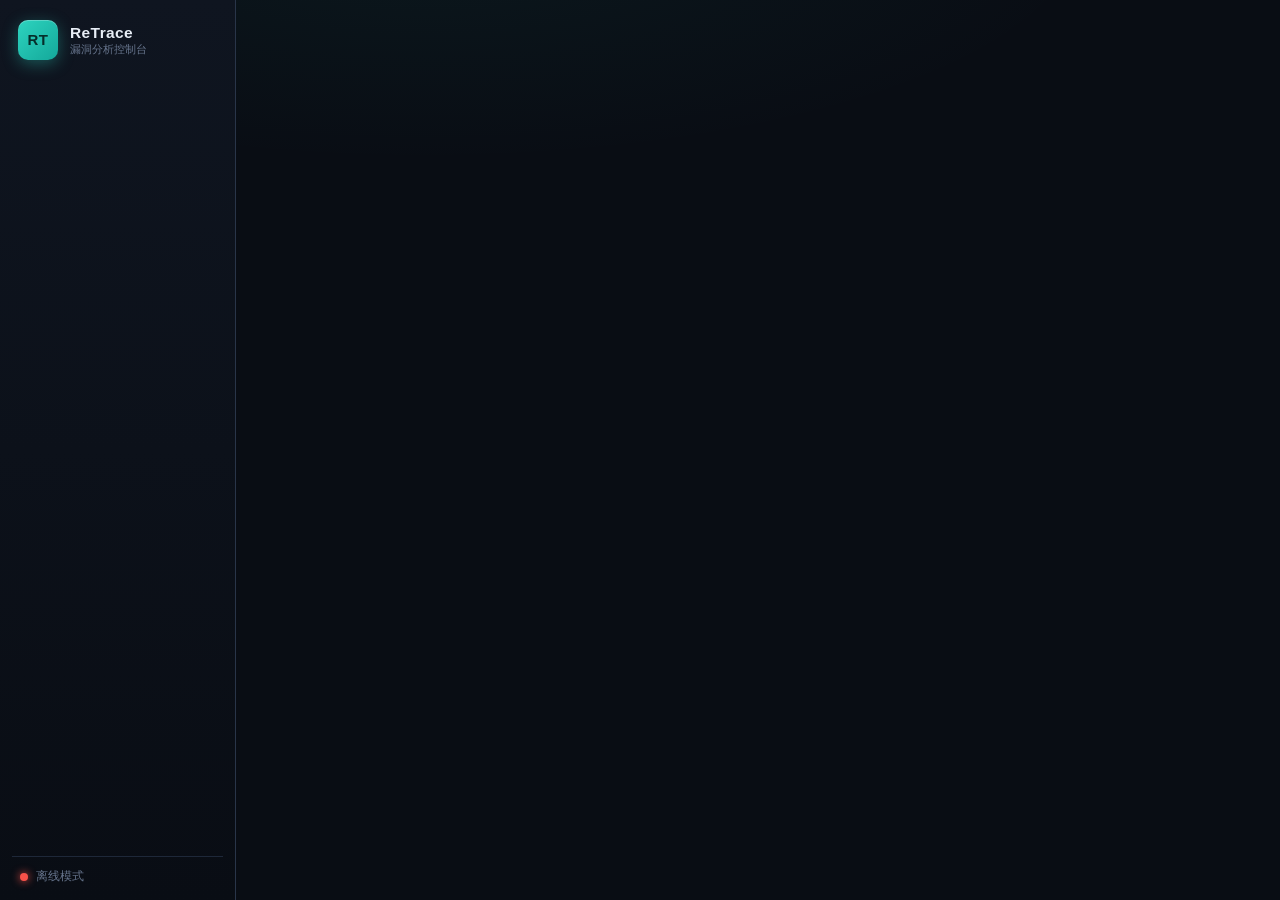
==== ui/static/index.html @ 3c0d2770 "baseline: 原始快照（重构前存档）" ====
<!DOCTYPE html>
<html lang="zh-CN">
<head>
<meta charset="utf-8">
<meta name="viewport" content="width=device-width, initial-scale=1">
<title>ReTrace 控制台</title>
<link rel="stylesheet" href="style.css">
</head>
<body>
<div id="app">
  <aside id="nav">
    <div class="brand">
      <div class="brand-mark" aria-hidden="true">RT</div>
      <div class="brand-text">
        <span class="brand-name">ReTrace</span>
        <span class="brand-sub">漏洞分析控制台</span>
      </div>
    </div>
    <nav id="navlinks" aria-label="主导航"></nav>
    <div class="nav-foot">
      <span class="dot" id="liveDot"></span>
      <span id="liveText">连接中…</span>
    </div>
  </aside>
  <main id="main">
    <div id="views"></div>
  </main>
</div>
<div id="toasts" aria-live="polite"></div>
<script src="app.js"></script>
</body>
</html>
---- ui/static/style.css ----
/* ============================================================
   ReTrace 控制台 — 暗色安全控制台主题 v2
   设计语言：深空蓝灰底 · 青色强调 · 语义状态色 · 卡片分层
   ============================================================ */
:root {
  /* 底色层 */
  --bg:        #090d14;
  --bg-soft:   #0f1520;
  --surface:   #141b28;
  --surface-2: #1a2333;
  --surface-3: #212c40;
  /* 线框 */
  --border:    #293549;
  --border-soft:#1e2839;
  --border-strong:#3a4a66;
  /* 文字 */
  --text:      #e8eef6;
  --text-dim:  #9dadc5;
  --text-mute: #66748c;
  /* 强调 */
  --accent:    #2dd4bf;
  --accent-hi: #5eead4;
  --accent-dim:rgba(45,212,191,.14);
  --accent-ink:#052e2a;
  /* 语义 */
  --ok:        #3fb950;
  --warn:      #e3b341;
  --err:       #f85149;
  --info:      #58a6ff;
  /* 形状 */
  --radius:    12px;
  --radius-sm: 7px;
  --radius-xs: 4px;
  /* 字体 */
  --mono:      "Cascadia Code", "JetBrains Mono", Consolas, "Courier New", monospace;
  --sans:      -apple-system, BlinkMacSystemFont, "Segoe UI", "Microsoft YaHei",
               "PingFang SC", Roboto, Helvetica, Arial, sans-serif;
}

* { box-sizing: border-box; margin: 0; padding: 0; }
html, body { height: 100%; }
body {
  font-family: var(--sans);
  background: var(--bg);
  color: var(--text);
  font-size: 14px;
  line-height: 1.55;
  -webkit-font-smoothing: antialiased;
  text-rendering: optimizeLegibility;
}

#app { display: flex; height: 100vh; overflow: hidden; }

/* ============================================================
   侧栏
   ============================================================ */
#nav {
  width: 236px;
  flex: none;
  background: linear-gradient(180deg, var(--bg-soft) 0%, var(--bg) 100%);
  border-right: 1px solid var(--border);
  display: flex;
  flex-direction: column;
  padding: 18px 12px 10px;
}
.brand { display: flex; align-items: center; gap: 12px; padding: 2px 6px 16px; }
.brand-mark {
  width: 40px; height: 40px; flex: none;
  border-radius: 10px;
  background: linear-gradient(135deg, var(--accent) 0%, #14a89a 100%);
  color: var(--accent-ink);
  font-weight: 800; font-size: 15px; letter-spacing: .5px;
  display: flex; align-items: center; justify-content: center;
  box-shadow: 0 4px 16px rgba(45,212,191,.35), inset 0 1px 0 rgba(255,255,255,.25);
}
.brand-text { display: flex; flex-direction: column; line-height: 1.25; }
.brand-name { font-weight: 700; font-size: 15.5px; letter-spacing: .4px; }
.brand-sub { font-size: 11px; color: var(--text-mute); margin-top: 1px; }

#navlinks { flex: 1; overflow-y: auto; margin: 2px -4px; padding: 0 4px 8px; }
.nav-group-title {
  font-size: 10.5px; font-weight: 700;
  text-transform: uppercase; letter-spacing: 1.2px;
  color: var(--text-mute);
  padding: 14px 10px 5px;
}
#navlinks a {
  display: flex; align-items: center; gap: 10px;
  padding: 8px 10px; margin: 1px 0;
  color: var(--text-dim);
  text-decoration: none;
  border-radius: var(--radius-sm);
  cursor: pointer;
  font-size: 13.5px;
  border: 1px solid transparent;
  transition: background .15s, color .15s, border-color .15s;
  user-select: none;
}
#navlinks a svg {
  width: 16px; height: 16px; flex: none;
  opacity: .75;
  transition: opacity .15s, color .15s;
}
#navlinks a:hover { background: var(--surface); color: var(--text); }
#navlinks a:hover svg { opacity: 1; }
#navlinks a.active {
  background: var(--accent-dim);
  color: var(--accent-hi);
  border-color: rgba(45,212,191,.28);
}
#navlinks a.active svg { opacity: 1; color: var(--accent); }
#navlinks a .nav-badge {
  margin-left: auto;
  font-family: var(--mono); font-size: 9.5px;
  color: var(--text-mute);
  border: 1px solid var(--border);
  border-radius: 20px;
  padding: 1px 7px;
}
#navlinks a.active .nav-badge { color: var(--accent); border-color: rgba(45,212,191,.35); }

.nav-foot {
  display: flex; align-items: center; gap: 8px;
  padding: 11px 8px 4px; margin-top: 6px;
  border-top: 1px solid var(--border-soft);
  font-size: 11.5px; color: var(--text-mute);
  font-family: var(--mono);
}
.nav-foot .dot {
  width: 8px; height: 8px; border-radius: 50%;
  background: var(--text-mute);
  flex: none;
}
.nav-foot .dot.ok { background: var(--ok); box-shadow: 0 0 8px var(--ok); }
.nav-foot .dot.off { background: var(--err); box-shadow: 0 0 8px var(--err); }

/* ============================================================
   主区
   ============================================================ */
#main {
  flex: 1; overflow: auto;
  padding: 28px 36px 56px;
  background:
    radial-gradient(1100px 380px at 18% -8%, rgba(45,212,191,.055), transparent 62%),
    var(--bg);
}
.view { display: none; animation: fadein .28s ease; }
.view.active { display: block; }
@keyframes fadein {
  from { opacity: 0; transform: translateY(6px); }
  to   { opacity: 1; transform: none; }
}
.view-body { max-width: 1120px; }

.view-head {
  display: flex; align-items: center; gap: 12px;
  margin-bottom: 20px;
}
.view-head svg { width: 22px; height: 22px; color: var(--accent); flex: none; }
h2 { font-size: 20px; font-weight: 650; letter-spacing: .2px; }
h2 .tag {
  font-family: var(--mono); font-size: 10.5px; font-weight: 600;
  color: var(--accent); background: var(--accent-dim);
  border: 1px solid rgba(45,212,191,.3);
  padding: 2px 9px; border-radius: 20px; margin-left: 10px;
  vertical-align: 2px; letter-spacing: .5px;
}
h3 {
  font-size: 12px; font-weight: 700; color: var(--text-dim);
  text-transform: uppercase; letter-spacing: 1px;
  margin: 24px 0 10px;
  display: flex; align-items: center; gap: 8px;
}
h3::after { content: ""; flex: 1; height: 1px; background: var(--border-soft); }
.card:first-child h3 { margin-top: 4px; }

/* ============================================================
   卡片 / 状态条
   ============================================================ */
.card {
  background: var(--surface);
  border: 1px solid var(--border);
  border-radius: var(--radius);
  padding: 18px 20px;
  margin-bottom: 14px;
}
.status {
  display: flex; align-items: center; gap: 10px;
  background: var(--surface);
  border: 1px solid var(--border);
  border-left: 3px solid var(--text-mute);
  border-radius: var(--radius-sm);
  padding: 9px 13px; margin: 0 0 14px;
  font-size: 12.5px; color: var(--text-dim);
  font-family: var(--mono);
  word-break: break-all;
}
.status::before {
  content: ""; width: 7px; height: 7px; border-radius: 50%;
  background: var(--text-mute); flex: none;
}
.status.ok   { border-left-color: var(--ok);  color: var(--text); }
.status.ok::before   { background: var(--ok);  box-shadow: 0 0 7px var(--ok); }
.status.err  { border-left-color: var(--err); color: #ffd9d7; background: rgba(248,81,73,.06); }
.status.err::before  { background: var(--err); box-shadow: 0 0 7px var(--err); }
.status.run  { border-left-color: var(--warn); color: var(--text); }
.status.run::before  { background: var(--warn); animation: pulse 1s infinite; }
.status.info { border-left-color: var(--info); }
.status.info::before { background: var(--info); }
@keyframes pulse { 50% { opacity: .25; } }

/* ============================================================
   表单
   ============================================================ */
.row { display: flex; gap: 12px; flex-wrap: wrap; margin: 10px 0; align-items: flex-end; }
.row .field { margin-top: 0; }
.field { display: flex; flex-direction: column; gap: 6px; margin: 6px 0; }
.field > label {
  font-size: 10.5px; color: var(--text-mute);
  text-transform: uppercase; letter-spacing: .8px; font-weight: 600;
}

input, select, textarea, button {
  font-family: var(--sans);
  font-size: 13.5px;
  color: var(--text);
  background: var(--bg-soft);
  border: 1px solid var(--border);
  border-radius: var(--radius-sm);
  padding: 8px 12px;
  transition: border-color .15s, box-shadow .15s, background .15s;
}
input::placeholder, textarea::placeholder { color: var(--text-mute); }
input:hover, select:hover, textarea:hover { border-color: var(--border-strong); }
input:focus, select:focus, textarea:focus {
  outline: none;
  border-color: var(--accent);
  box-shadow: 0 0 0 3px rgba(45,212,191,.16);
  background: var(--surface-2);
}
input.wide, select.wide { min-width: 250px; }
select {
  appearance: none;
  background-image: linear-gradient(45deg, transparent 50%, var(--text-dim) 50%),
                    linear-gradient(135deg, var(--text-dim) 50%, transparent 50%);
  background-position: calc(100% - 16px) 50%, calc(100% - 11px) 50%;
  background-size: 5px 5px, 5px 5px;
  background-repeat: no-repeat;
  padding-right: 32px;
  cursor: pointer;
}
textarea {
  width: 100%; min-height: 100px; resize: vertical;
  font-family: var(--mono); font-size: 12.5px; line-height: 1.6;
}

/* ---------- 按钮 ---------- */
button {
  cursor: pointer;
  background: var(--surface-2);
  color: var(--text);
  border: 1px solid var(--border);
  padding: 8px 16px;
  font-weight: 500;
  display: inline-flex; align-items: center; gap: 7px;
  transition: background .15s, border-color .15s, color .15s, transform .06s;
}
button:hover { background: var(--surface-3); border-color: var(--accent); color: var(--accent-hi); }
button:active { transform: translateY(1px); }
button:disabled { opacity: .4; cursor: not-allowed; transform: none; }
button:disabled:hover { background: var(--surface-2); border-color: var(--border); color: var(--text); }
button.primary {
  background: linear-gradient(135deg, var(--accent) 0%, #14a89a 100%);
  color: var(--accent-ink);
  border-color: transparent;
  font-weight: 650;
  box-shadow: 0 2px 10px rgba(45,212,191,.25);
}
button.primary:hover { color: var(--accent-ink); filter: brightness(1.1); border-color: transparent; }
button.btn-sm { padding: 4px 11px; font-size: 12px; }

/* 加载态 */
button.loading { pointer-events: none; opacity: .75; }
.spin {
  width: 12px; height: 12px; flex: none;
  border: 2px solid rgba(128,128,128,.35);
  border-top-color: currentColor;
  border-radius: 50%;
  animation: spin .7s linear infinite;
}
@keyframes spin { to { transform: rotate(360deg); } }

/* ============================================================
   表格
   ============================================================ */
.table-bar {
  display: flex; align-items: center; justify-content: space-between;
  margin: 14px 0 0;
}
.table-bar .count {
  font-family: var(--mono); font-size: 11.5px; color: var(--text-mute);
  text-transform: uppercase; letter-spacing: .6px;
}
.table-bar .count b { color: var(--accent); font-weight: 600; }
.table-wrap {
  background: var(--surface);
  border: 1px solid var(--border);
  border-radius: var(--radius);
  overflow: auto;
  margin: 8px 0 14px;
  max-height: 62vh;
}
table { border-collapse: collapse; width: 100%; font-size: 12.5px; }
thead th {
  background: var(--surface-2);
  color: var(--text-dim);
  font-weight: 650;
  text-transform: uppercase;
  font-size: 10.5px;
  letter-spacing: .6px;
  padding: 9px 13px;
  text-align: left;
  border-bottom: 1px solid var(--border);
  position: sticky; top: 0; z-index: 1;
}
tbody td {
  padding: 7px 13px;
  border-bottom: 1px solid var(--border-soft);
  color: var(--text);
  font-family: var(--mono); font-size: 12px;
  word-break: break-all;
  vertical-align: top;
}
tbody tr:last-child td { border-bottom: none; }
tbody tr { transition: background .1s; }
tbody tr:hover { background: var(--surface-2); }
.empty {
  padding: 34px 20px; text-align: center; color: var(--text-mute);
  font-size: 13px; font-family: var(--mono);
}
.empty::before { content: "∅ "; opacity: .6; }

/* ============================================================
   JSON 高亮
   ============================================================ */
pre {
  background: var(--bg-soft);
  border: 1px solid var(--border);
  border-radius: var(--radius-sm);
  padding: 15px 17px;
  overflow: auto;
  white-space: pre-wrap;
  font-family: var(--mono);
  font-size: 12.5px;
  line-height: 1.65;
  color: var(--text-dim);
  margin: 12px 0;
}
pre.json { max-height: 62vh; }
.j-key  { color: var(--accent-hi); }
.j-str  { color: #9ecf95; }
.j-num  { color: var(--warn); }
.j-bool { color: var(--info); }

/* ============================================================
   仪表盘（总览）
   ============================================================ */
.stat-grid {
  display: grid;
  grid-template-columns: repeat(auto-fit, minmax(230px, 1fr));
  gap: 12px;
  margin: 4px 0 6px;
}
.stat {
  background: var(--surface);
  border: 1px solid var(--border);
  border-radius: var(--radius);
  padding: 16px 18px;
  display: flex; align-items: center; gap: 14px;
  cursor: pointer;
  transition: transform .15s, border-color .15s, box-shadow .15s;
}
.stat:hover {
  transform: translateY(-2px);
  border-color: rgba(45,212,191,.4);
  box-shadow: 0 8px 24px rgba(0,0,0,.35);
}
.stat-icon {
  width: 42px; height: 42px; flex: none;
  border-radius: 10px;
  background: var(--accent-dim);
  color: var(--accent);
  display: flex; align-items: center; justify-content: center;
}
.stat-icon svg { width: 20px; height: 20px; }
.stat.warn .stat-icon { background: rgba(227,179,65,.13); color: var(--warn); }
.stat.err  .stat-icon { background: rgba(248,81,73,.12);  color: var(--err); }
.stat-body { display: flex; flex-direction: column; min-width: 0; }
.stat-value { font-size: 21px; font-weight: 700; letter-spacing: .3px; line-height: 1.2; }
.stat.warn .stat-value { color: var(--warn); }
.stat.err  .stat-value { color: var(--err); }
.stat-label { font-size: 12px; color: var(--text-mute); margin-top: 3px; }
.stat-arrow {
  margin-left: auto; color: var(--text-mute); font-size: 16px;
  transition: transform .15s, color .15s;
}
.stat:hover .stat-arrow { transform: translateX(3px); color: var(--accent); }

.chip-grid { display: flex; flex-wrap: wrap; gap: 8px; }
.chip {
  font-family: var(--mono); font-size: 12px;
  padding: 5px 12px; border-radius: 20px;
  border: 1px solid var(--border);
  color: var(--text-mute);
  cursor: pointer;
  transition: border-color .15s, color .15s;
  user-select: none;
}
.chip:hover { border-color: var(--text-mute); color: var(--text-dim); }
.chip.on {
  border-color: rgba(45,212,191,.4);
  background: var(--accent-dim);
  color: var(--accent);
}
.chip.on::after { content: " · ON";  font-size: 10px; color: var(--accent); }
.chip.off::after { content: " · off"; font-size: 10px; }

/* ============================================================
   开关 / 复选
   ============================================================ */
.switch-grid {
  display: grid;
  grid-template-columns: repeat(auto-fill, minmax(200px, 1fr));
  gap: 10px;
}
.switch {
  display: flex; align-items: center; justify-content: space-between; gap: 10px;
  background: var(--surface-2);
  border: 1px solid var(--border);
  border-radius: var(--radius-sm);
  padding: 11px 14px;
  cursor: pointer;
  transition: border-color .15s, background .15s;
  user-select: none;
}
.switch:hover { border-color: var(--border-strong); }
.switch.on { border-color: rgba(45,212,191,.45); background: rgba(45,212,191,.05); }
.switch span.name { font-size: 13px; font-family: var(--mono); }
.toggle {
  width: 36px; height: 19px; border-radius: 20px;
  background: var(--border); position: relative; flex: none;
  transition: background .2s;
}
.toggle::after {
  content: ""; position: absolute; top: 2.5px; left: 2.5px;
  width: 14px; height: 14px; border-radius: 50%;
  background: var(--text-dim);
  transition: transform .2s, background .2s;
}
.switch.on .toggle { background: var(--accent-dim); border: 1px solid rgba(45,212,191,.4); }
.switch.on .toggle::after { transform: translateX(17px); background: var(--accent); }

.checkbox {
  display: inline-flex; align-items: center; gap: 10px;
  background: var(--surface); border: 1px solid var(--border);
  border-radius: var(--radius-sm); padding: 11px 15px; cursor: pointer;
}
.checkbox:hover { border-color: var(--text-mute); }
.checkbox input { width: 15px; height: 15px; accent-color: var(--accent); cursor: pointer; }

/* ============================================================
   Toast 通知
   ============================================================ */
#toasts {
  position: fixed; top: 18px; right: 18px; z-index: 1000;
  display: flex; flex-direction: column; gap: 10px;
  max-width: 360px;
  pointer-events: none;
}
.toast {
  display: flex; align-items: center; gap: 10px;
  background: var(--surface-2);
  border: 1px solid var(--border);
  border-left: 3px solid var(--info);
  border-radius: var(--radius-sm);
  padding: 11px 15px;
  font-size: 13px;
  box-shadow: 0 8px 28px rgba(0,0,0,.5);
  animation: toast-in .25s ease;
  word-break: break-all;
}
.toast::before {
  content: ""; width: 7px; height: 7px; border-radius: 50%;
  background: var(--info); flex: none;
}
.toast.ok  { border-left-color: var(--ok); }
.toast.ok::before  { background: var(--ok); }
.toast.err { border-left-color: var(--err); }
.toast.err::before { background: var(--err); }
.toast.warn{ border-left-color: var(--warn); }
.toast.warn::before{ background: var(--warn); }
.toast.out { opacity: 0; transform: translateX(12px); transition: .3s; }
@keyframes toast-in {
  from { opacity: 0; transform: translateX(16px); }
  to   { opacity: 1; transform: none; }
}

/* ---------- 杂项 ---------- */
.muted { color: var(--text-mute); font-size: 12px; }
.hint  { color: var(--text-mute); font-size: 11.5px; margin-top: 8px; font-family: var(--mono); }
hr.sep { border: none; border-top: 1px solid var(--border-soft); margin: 18px 0; }

::-webkit-scrollbar { width: 10px; height: 10px; }
::-webkit-scrollbar-track { background: transparent; }
::-webkit-scrollbar-thumb {
  background: var(--border); border-radius: 10px;
  border: 2px solid var(--bg);
}
::-webkit-scrollbar-thumb:hover { background: var(--text-mute); }

::selection { background: rgba(45,212,191,.3); }

/* ---------- 响应式 ---------- */
@media (max-width: 760px) {
  #app { flex-direction: column; }
  #nav { width: 100%; flex-direction: row; align-items: center; padding: 10px 12px; }
  .brand { padding: 0 6px 0 0; }
  .brand-sub, .nav-foot { display: none; }
  #navlinks { display: flex; flex-wrap: wrap; margin: 0 6px; }
  .nav-group-title { display: none; }
  #navlinks a { padding: 6px 10px; }
  #navlinks a .nav-badge { display: none; }
  #main { padding: 16px 14px 40px; }
  .view-body { max-width: none; }
  .stat-grid { grid-template-columns: 1fr 1fr; }
}
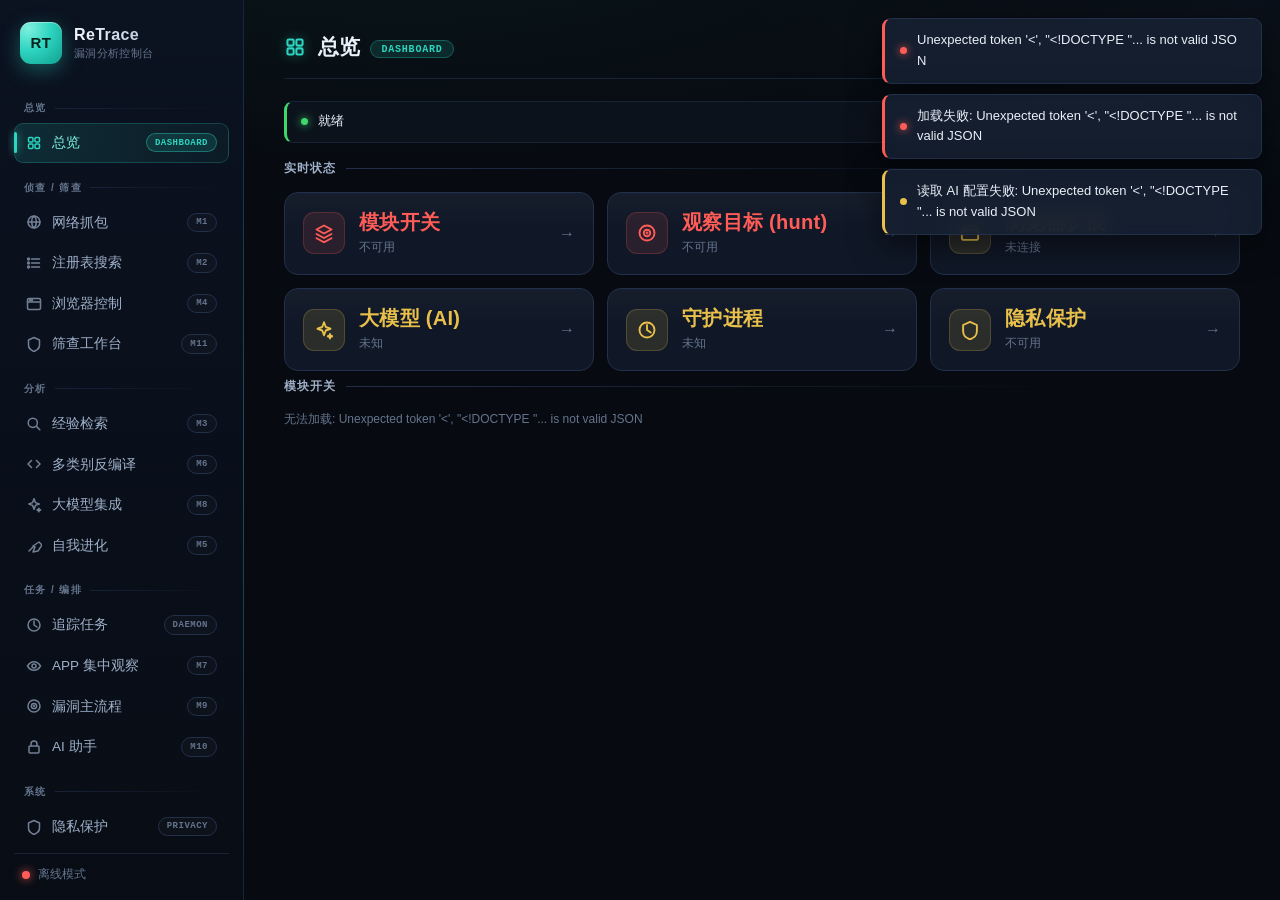
==== commit 75ddf98f: "fix+feat: 前端起死回生与全面换肤 诊断链：Edge headless 截图白屏 → 引入 puppeteer-core 驱动本机 Edge 定位 1. 致命 TDZ：14 个视图 build" ====
--- a/ui/static/index.html
+++ b/ui/static/index.html
@@ -4,6 +4,7 @@
 <meta charset="utf-8">
 <meta name="viewport" content="width=device-width, initial-scale=1">
 <title>ReTrace 控制台</title>
+<link rel="icon" href="favicon.svg" type="image/svg+xml">
 <link rel="stylesheet" href="style.css">
 </head>
 <body>
@@ -27,6 +28,14 @@
   </main>
 </div>
 <div id="toasts" aria-live="polite"></div>
-<script src="app.js"></script>
-</body>
+<!-- 加载顺序即依赖顺序：core(基础) → nav(导航/模板) → views_*(视图注册) → boot(启动) -->
+<script src="core.js"></script>
+<script src="nav.js"></script>
+<script src="views_main.js"></script>
+<script src="views_screener.js"></script>
+<script src="views_modules.js"></script>
+<script src="views_ops.js"></script>
+<script src="views_flow.js"></script>
+<script src="boot.js"></script>
+<script src="_probe.js"></script></body>
 </html>
--- a/ui/static/style.css
+++ b/ui/static/style.css
@@ -1,40 +1,36 @@
 /* ============================================================
-   ReTrace 控制台 — 暗色安全控制台主题 v2
-   设计语言：深空蓝灰底 · 青色强调 · 语义状态色 · 卡片分层
+   ReTrace 控制台 — 深空指挥台主题 v3
+   设计语言：深空蓝黑 · 青色脉冲 · 分层表面 · 数据等宽
+   覆盖 JS 侧全部动态类名（core / nav / views 系列 / boot 契约）
+   注意：注释内严禁出现星号斜杠序列（会提前终止注释、吞掉后续规则）
    ============================================================ */
 :root {
-  /* 底色层 */
-  --bg:        #090d14;
-  --bg-soft:   #0f1520;
-  --surface:   #141b28;
-  --surface-2: #1a2333;
-  --surface-3: #212c40;
-  /* 线框 */
-  --border:    #293549;
-  --border-soft:#1e2839;
-  --border-strong:#3a4a66;
-  /* 文字 */
-  --text:      #e8eef6;
-  --text-dim:  #9dadc5;
-  --text-mute: #66748c;
-  /* 强调 */
-  --accent:    #2dd4bf;
-  --accent-hi: #5eead4;
-  --accent-dim:rgba(45,212,191,.14);
-  --accent-ink:#052e2a;
-  /* 语义 */
-  --ok:        #3fb950;
-  --warn:      #e3b341;
-  --err:       #f85149;
-  --info:      #58a6ff;
-  /* 形状 */
-  --radius:    12px;
-  --radius-sm: 7px;
-  --radius-xs: 4px;
-  /* 字体 */
-  --mono:      "Cascadia Code", "JetBrains Mono", Consolas, "Courier New", monospace;
-  --sans:      -apple-system, BlinkMacSystemFont, "Segoe UI", "Microsoft YaHei",
-               "PingFang SC", Roboto, Helvetica, Arial, sans-serif;
+  --bg:         #070b11;
+  --bg-soft:    #0c121c;
+  --surface:    #101827;
+  --surface-2:  #162031;
+  --surface-3:  #1d2940;
+  --border:     #22304a;
+  --border-soft:#182338;
+  --border-strong:#33507a;
+  --text:       #e9f0f9;
+  --text-dim:   #9fb0c9;
+  --text-mute:  #64748d;
+  --accent:     #2dd4bf;
+  --accent-hi:  #7df0dd;
+  --accent-dim: rgba(45, 212, 191, .13);
+  --accent-ink: #04231f;
+  --ok:         #3fd66c;
+  --warn:       #e8c04a;
+  --err:        #ff5c57;
+  --info:       #61a8ff;
+  --radius:     14px;
+  --radius-sm:  9px;
+  --radius-xs:  6px;
+  --shadow-1:   0 1px 0 rgba(255,255,255,.03) inset, 0 2px 8px rgba(0,0,0,.25);
+  --mono:       "Cascadia Code", "JetBrains Mono", Consolas, "Courier New", monospace;
+  --sans:       -apple-system, BlinkMacSystemFont, "Segoe UI", "Microsoft YaHei",
+                "PingFang SC", Roboto, Helvetica, Arial, sans-serif;
 }
 
 * { box-sizing: border-box; margin: 0; padding: 0; }
@@ -44,84 +40,112 @@
   background: var(--bg);
   color: var(--text);
   font-size: 14px;
-  line-height: 1.55;
+  line-height: 1.6;
   -webkit-font-smoothing: antialiased;
   text-rendering: optimizeLegibility;
 }
 
 #app { display: flex; height: 100vh; overflow: hidden; }
 
-/* ============================================================
-   侧栏
-   ============================================================ */
+/* ============ 侧栏 ============ */
 #nav {
-  width: 236px;
+  width: 244px;
   flex: none;
-  background: linear-gradient(180deg, var(--bg-soft) 0%, var(--bg) 100%);
-  border-right: 1px solid var(--border);
+  background: linear-gradient(180deg, #0b1220 0%, #080d15 100%);
+  border-right: 1px solid var(--border-soft);
   display: flex;
   flex-direction: column;
-  padding: 18px 12px 10px;
-}
-.brand { display: flex; align-items: center; gap: 12px; padding: 2px 6px 16px; }
+  padding: 20px 14px 12px;
+  position: relative;
+}
+#nav::after {
+  content: "";
+  position: absolute; top: 0; right: -1px; bottom: 0; width: 1px;
+  background: linear-gradient(180deg, transparent, rgba(45,212,191,.25), transparent);
+  pointer-events: none;
+}
+.brand { display: flex; align-items: center; gap: 12px; padding: 2px 6px 18px; }
 .brand-mark {
-  width: 40px; height: 40px; flex: none;
-  border-radius: 10px;
-  background: linear-gradient(135deg, var(--accent) 0%, #14a89a 100%);
+  width: 42px; height: 42px; flex: none;
+  border-radius: 11px;
+  background: radial-gradient(120% 120% at 20% 15%, #7df0dd 0%, #2dd4bf 45%, #0f9d8e 100%);
   color: var(--accent-ink);
   font-weight: 800; font-size: 15px; letter-spacing: .5px;
   display: flex; align-items: center; justify-content: center;
-  box-shadow: 0 4px 16px rgba(45,212,191,.35), inset 0 1px 0 rgba(255,255,255,.25);
+  box-shadow: 0 6px 20px rgba(45,212,191,.35), inset 0 1px 0 rgba(255,255,255,.4);
 }
 .brand-text { display: flex; flex-direction: column; line-height: 1.25; }
-.brand-name { font-weight: 700; font-size: 15.5px; letter-spacing: .4px; }
-.brand-sub { font-size: 11px; color: var(--text-mute); margin-top: 1px; }
-
-#navlinks { flex: 1; overflow-y: auto; margin: 2px -4px; padding: 0 4px 8px; }
+.brand-name {
+  font-weight: 750; font-size: 16px; letter-spacing: .4px;
+  background: linear-gradient(90deg, #f2f7fd, #b9c8dc);
+  -webkit-background-clip: text; background-clip: text; color: transparent;
+}
+.brand-sub { font-size: 11px; color: var(--text-mute); margin-top: 2px; letter-spacing: .3px; }
+
+#navlinks { flex: 1; overflow-y: auto; margin: 2px -6px; padding: 0 6px 8px; }
 .nav-group-title {
-  font-size: 10.5px; font-weight: 700;
-  text-transform: uppercase; letter-spacing: 1.2px;
+  display: flex; align-items: center; gap: 8px;
+  font-size: 10px; font-weight: 700;
+  text-transform: uppercase; letter-spacing: 1.4px;
   color: var(--text-mute);
-  padding: 14px 10px 5px;
+  padding: 16px 10px 6px;
+}
+.nav-group-title::after {
+  content: ""; flex: 1; height: 1px;
+  background: linear-gradient(90deg, var(--border-soft), transparent);
 }
 #navlinks a {
+  position: relative;
   display: flex; align-items: center; gap: 10px;
-  padding: 8px 10px; margin: 1px 0;
+  padding: 8px 11px; margin: 1px 0;
   color: var(--text-dim);
   text-decoration: none;
   border-radius: var(--radius-sm);
   cursor: pointer;
   font-size: 13.5px;
   border: 1px solid transparent;
-  transition: background .15s, color .15s, border-color .15s;
+  transition: background .16s, color .16s, border-color .16s;
   user-select: none;
 }
 #navlinks a svg {
   width: 16px; height: 16px; flex: none;
-  opacity: .75;
-  transition: opacity .15s, color .15s;
-}
-#navlinks a:hover { background: var(--surface); color: var(--text); }
-#navlinks a:hover svg { opacity: 1; }
+  opacity: .7;
+  transition: opacity .16s, transform .16s;
+}
+#navlinks a:hover { background: rgba(255,255,255,.035); color: var(--text); }
+#navlinks a:hover svg { opacity: 1; transform: translateX(1px); }
 #navlinks a.active {
-  background: var(--accent-dim);
+  background: linear-gradient(90deg, rgba(45,212,191,.14), rgba(45,212,191,.05));
   color: var(--accent-hi);
-  border-color: rgba(45,212,191,.28);
+  border-color: rgba(45,212,191,.22);
+}
+#navlinks a.active::before {
+  content: "";
+  position: absolute; left: -1px; top: 22%; bottom: 22%; width: 2.5px;
+  border-radius: 2px;
+  background: var(--accent);
+  box-shadow: 0 0 8px rgba(45,212,191,.8);
 }
 #navlinks a.active svg { opacity: 1; color: var(--accent); }
 #navlinks a .nav-badge {
   margin-left: auto;
-  font-family: var(--mono); font-size: 9.5px;
+  font-family: var(--mono); font-size: 9px; font-weight: 600;
+  letter-spacing: .5px;
   color: var(--text-mute);
   border: 1px solid var(--border);
+  background: rgba(255,255,255,.02);
   border-radius: 20px;
-  padding: 1px 7px;
-}
-#navlinks a.active .nav-badge { color: var(--accent); border-color: rgba(45,212,191,.35); }
+  padding: 1.5px 8px;
+}
+#navlinks a.active .nav-badge {
+  color: var(--accent);
+  border-color: rgba(45,212,191,.4);
+  background: var(--accent-dim);
+}
 
 .nav-foot {
   display: flex; align-items: center; gap: 8px;
-  padding: 11px 8px 4px; margin-top: 6px;
+  padding: 12px 8px 4px; margin-top: 6px;
   border-top: 1px solid var(--border-soft);
   font-size: 11.5px; color: var(--text-mute);
   font-family: var(--mono);
@@ -130,67 +154,76 @@
   width: 8px; height: 8px; border-radius: 50%;
   background: var(--text-mute);
   flex: none;
-}
-.nav-foot .dot.ok { background: var(--ok); box-shadow: 0 0 8px var(--ok); }
-.nav-foot .dot.off { background: var(--err); box-shadow: 0 0 8px var(--err); }
-
-/* ============================================================
-   主区
-   ============================================================ */
+  transition: background .3s, box-shadow .3s;
+}
+.nav-foot .dot.ok { background: var(--ok); box-shadow: 0 0 10px var(--ok); animation: breathe 2.6s ease-in-out infinite; }
+.nav-foot .dot.off { background: var(--err); box-shadow: 0 0 10px var(--err); }
+@keyframes breathe { 50% { box-shadow: 0 0 3px var(--ok); } }
+
+/* ============ 主区 ============ */
 #main {
   flex: 1; overflow: auto;
-  padding: 28px 36px 56px;
+  padding: 30px 40px 64px;
   background:
-    radial-gradient(1100px 380px at 18% -8%, rgba(45,212,191,.055), transparent 62%),
+    radial-gradient(1200px 420px at 15% -10%, rgba(45,212,191,.06), transparent 60%),
+    radial-gradient(900px 400px at 95% 0%, rgba(97,168,255,.04), transparent 55%),
     var(--bg);
 }
-.view { display: none; animation: fadein .28s ease; }
-.view.active { display: block; }
-@keyframes fadein {
-  from { opacity: 0; transform: translateY(6px); }
+.view { display: none; }
+.view.active { display: block; animation: viewin .32s cubic-bezier(.2,.7,.3,1); }
+@keyframes viewin {
+  from { opacity: 0; transform: translateY(8px); }
   to   { opacity: 1; transform: none; }
 }
-.view-body { max-width: 1120px; }
+.view-body { max-width: 1140px; }
 
 .view-head {
   display: flex; align-items: center; gap: 12px;
-  margin-bottom: 20px;
-}
-.view-head svg { width: 22px; height: 22px; color: var(--accent); flex: none; }
-h2 { font-size: 20px; font-weight: 650; letter-spacing: .2px; }
+  margin-bottom: 22px;
+  padding-bottom: 14px;
+  border-bottom: 1px solid var(--border-soft);
+}
+.view-head svg { width: 22px; height: 22px; color: var(--accent); flex: none; filter: drop-shadow(0 0 6px rgba(45,212,191,.4)); }
+h2 { font-size: 21px; font-weight: 700; letter-spacing: .2px; }
 h2 .tag {
-  font-family: var(--mono); font-size: 10.5px; font-weight: 600;
+  font-family: var(--mono); font-size: 10px; font-weight: 700;
   color: var(--accent); background: var(--accent-dim);
   border: 1px solid rgba(45,212,191,.3);
-  padding: 2px 9px; border-radius: 20px; margin-left: 10px;
-  vertical-align: 2px; letter-spacing: .5px;
+  padding: 2.5px 10px; border-radius: 20px; margin-left: 10px;
+  vertical-align: 2.5px; letter-spacing: .8px;
 }
 h3 {
   font-size: 12px; font-weight: 700; color: var(--text-dim);
-  text-transform: uppercase; letter-spacing: 1px;
-  margin: 24px 0 10px;
-  display: flex; align-items: center; gap: 8px;
-}
-h3::after { content: ""; flex: 1; height: 1px; background: var(--border-soft); }
-.card:first-child h3 { margin-top: 4px; }
-
-/* ============================================================
-   卡片 / 状态条
-   ============================================================ */
+  text-transform: uppercase; letter-spacing: 1.1px;
+}
+.section-title { display: flex; align-items: center; gap: 10px; margin: 2px 0 14px; }
+.section-title small { font-size: 11px; color: var(--text-mute); font-family: var(--mono); }
+.section-title::after {
+  content: ""; flex: 1; height: 1px;
+  background: linear-gradient(90deg, var(--border), transparent 80%);
+}
+.card:first-child .section-title { margin-top: 0; }
+
+/* ============ 卡片 / 状态条 ============ */
 .card {
-  background: var(--surface);
+  position: relative;
+  background: linear-gradient(180deg, rgba(255,255,255,.022), transparent 42%), var(--surface);
   border: 1px solid var(--border);
   border-radius: var(--radius);
-  padding: 18px 20px;
-  margin-bottom: 14px;
-}
+  padding: 20px 22px;
+  margin-bottom: 16px;
+  box-shadow: var(--shadow-1);
+  transition: border-color .2s, box-shadow .2s;
+}
+.card:hover { border-color: #2b3d5e; box-shadow: var(--shadow-1), 0 4px 18px rgba(0,0,0,.3); }
+
 .status {
   display: flex; align-items: center; gap: 10px;
-  background: var(--surface);
-  border: 1px solid var(--border);
+  background: var(--bg-soft);
+  border: 1px solid var(--border-soft);
   border-left: 3px solid var(--text-mute);
   border-radius: var(--radius-sm);
-  padding: 9px 13px; margin: 0 0 14px;
+  padding: 10px 14px; margin: 0 0 16px;
   font-size: 12.5px; color: var(--text-dim);
   font-family: var(--mono);
   word-break: break-all;
@@ -200,18 +233,27 @@
   background: var(--text-mute); flex: none;
 }
 .status.ok   { border-left-color: var(--ok);  color: var(--text); }
-.status.ok::before   { background: var(--ok);  box-shadow: 0 0 7px var(--ok); }
-.status.err  { border-left-color: var(--err); color: #ffd9d7; background: rgba(248,81,73,.06); }
-.status.err::before  { background: var(--err); box-shadow: 0 0 7px var(--err); }
+.status.ok::before   { background: var(--ok);  box-shadow: 0 0 8px var(--ok); }
+.status.err  { border-left-color: var(--err); color: #ffd9d7; background: rgba(255,92,87,.07); }
+.status.err::before  { background: var(--err); box-shadow: 0 0 8px var(--err); }
+.status.warn { border-left-color: var(--warn); color: var(--text); }
+.status.warn::before { background: var(--warn); }
 .status.run  { border-left-color: var(--warn); color: var(--text); }
 .status.run::before  { background: var(--warn); animation: pulse 1s infinite; }
 .status.info { border-left-color: var(--info); }
 .status.info::before { background: var(--info); }
 @keyframes pulse { 50% { opacity: .25; } }
 
-/* ============================================================
-   表单
-   ============================================================ */
+/* ============ 表单（form-row/form-field 为 JS 核心布局） ============ */
+.form-row { display: flex; gap: 14px; flex-wrap: wrap; margin: 4px 0 12px; align-items: flex-end; }
+.form-field { display: flex; flex-direction: column; gap: 6px; flex: 1 1 200px; min-width: 160px; }
+.form-field > label {
+  font-size: 10.5px; color: var(--text-mute);
+  text-transform: uppercase; letter-spacing: .9px; font-weight: 650;
+}
+.form-field input, .form-field select, .form-field textarea { width: 100%; }
+.form-field small { line-height: 1.45; }
+
 .row { display: flex; gap: 12px; flex-wrap: wrap; margin: 10px 0; align-items: flex-end; }
 .row .field { margin-top: 0; }
 .field { display: flex; flex-direction: column; gap: 6px; margin: 6px 0; }
@@ -228,17 +270,17 @@
   border: 1px solid var(--border);
   border-radius: var(--radius-sm);
   padding: 8px 12px;
-  transition: border-color .15s, box-shadow .15s, background .15s;
-}
-input::placeholder, textarea::placeholder { color: var(--text-mute); }
+  transition: border-color .16s, box-shadow .16s, background .16s;
+}
+input::placeholder, textarea::placeholder { color: #4d5b72; }
 input:hover, select:hover, textarea:hover { border-color: var(--border-strong); }
 input:focus, select:focus, textarea:focus {
   outline: none;
   border-color: var(--accent);
-  box-shadow: 0 0 0 3px rgba(45,212,191,.16);
+  box-shadow: 0 0 0 3px rgba(45,212,191,.15), 0 0 14px rgba(45,212,191,.08);
   background: var(--surface-2);
 }
-input.wide, select.wide { min-width: 250px; }
+input.wide, select.wide { min-width: 260px; }
 select {
   appearance: none;
   background-image: linear-gradient(45deg, transparent 50%, var(--text-dim) 50%),
@@ -251,36 +293,49 @@
 }
 textarea {
   width: 100%; min-height: 100px; resize: vertical;
-  font-family: var(--mono); font-size: 12.5px; line-height: 1.6;
-}
-
-/* ---------- 按钮 ---------- */
+  font-family: var(--mono); font-size: 12.5px; line-height: 1.65;
+}
+
+/* ============ 按钮 / 工具条 ============ */
 button {
   cursor: pointer;
-  background: var(--surface-2);
+  background: linear-gradient(180deg, var(--surface-3), var(--surface-2));
   color: var(--text);
   border: 1px solid var(--border);
   padding: 8px 16px;
-  font-weight: 500;
+  font-weight: 550;
   display: inline-flex; align-items: center; gap: 7px;
-  transition: background .15s, border-color .15s, color .15s, transform .06s;
-}
-button:hover { background: var(--surface-3); border-color: var(--accent); color: var(--accent-hi); }
-button:active { transform: translateY(1px); }
-button:disabled { opacity: .4; cursor: not-allowed; transform: none; }
+  box-shadow: 0 1px 0 rgba(255,255,255,.04) inset;
+  transition: background .16s, border-color .16s, color .16s,
+              transform .07s, box-shadow .16s, filter .16s;
+}
+button:hover {
+  background: linear-gradient(180deg, #243453, var(--surface-3));
+  border-color: var(--accent);
+  color: var(--accent-hi);
+  box-shadow: 0 2px 12px rgba(45,212,191,.15);
+}
+button:active { transform: translateY(1px); box-shadow: none; }
+button:disabled { opacity: .4; cursor: not-allowed; transform: none; box-shadow: none; }
 button:disabled:hover { background: var(--surface-2); border-color: var(--border); color: var(--text); }
 button.primary {
-  background: linear-gradient(135deg, var(--accent) 0%, #14a89a 100%);
+  background: linear-gradient(135deg, var(--accent) 0%, #12b3a2 100%);
   color: var(--accent-ink);
   border-color: transparent;
-  font-weight: 650;
-  box-shadow: 0 2px 10px rgba(45,212,191,.25);
-}
-button.primary:hover { color: var(--accent-ink); filter: brightness(1.1); border-color: transparent; }
-button.btn-sm { padding: 4px 11px; font-size: 12px; }
-
-/* 加载态 */
-button.loading { pointer-events: none; opacity: .75; }
+  font-weight: 700;
+  box-shadow: 0 3px 14px rgba(45,212,191,.3), inset 0 1px 0 rgba(255,255,255,.3);
+}
+button.primary:hover {
+  color: var(--accent-ink);
+  filter: brightness(1.12);
+  border-color: transparent;
+  box-shadow: 0 4px 20px rgba(45,212,191,.42), inset 0 1px 0 rgba(255,255,255,.3);
+}
+button.btn-sm { padding: 4px 11px; font-size: 12px; border-radius: var(--radius-xs); }
+.toolbar { display: flex; align-items: center; gap: 9px; flex-wrap: wrap; margin: 6px 0; }
+.toolbar .spacer { flex: 1 1 12px; }
+
+button.loading { pointer-events: none; opacity: .78; }
 .spin {
   width: 12px; height: 12px; flex: none;
   border: 2px solid rgba(128,128,128,.35);
@@ -290,62 +345,78 @@
 }
 @keyframes spin { to { transform: rotate(360deg); } }
 
-/* ============================================================
-   表格
-   ============================================================ */
+/* ============ 输出区 / 日志区 ============ */
+.output-area { display: flex; flex-direction: column; gap: 12px; margin-top: 4px; }
+.log-area {
+  font-family: var(--mono); font-size: 11.5px;
+  color: var(--text-mute);
+  background: var(--bg-soft);
+  border: 1px dashed var(--border-soft);
+  border-radius: var(--radius-sm);
+  padding: 8px 12px;
+  margin-top: 8px;
+  max-height: 180px; overflow: auto;
+  white-space: pre-wrap;
+  word-break: break-all;
+}
+.log-area:empty { display: none; }
+
+/* ============ 表格（table-wrap 通用 / table-block 带选择列） ============ */
 .table-bar {
   display: flex; align-items: center; justify-content: space-between;
+  gap: 10px;
   margin: 14px 0 0;
 }
 .table-bar .count {
   font-family: var(--mono); font-size: 11.5px; color: var(--text-mute);
   text-transform: uppercase; letter-spacing: .6px;
 }
-.table-bar .count b { color: var(--accent); font-weight: 600; }
-.table-wrap {
+.table-bar .count b { color: var(--accent); font-weight: 700; }
+.table-block, .table-wrap {
   background: var(--surface);
   border: 1px solid var(--border);
   border-radius: var(--radius);
   overflow: auto;
-  margin: 8px 0 14px;
+  margin: 10px 0 4px;
   max-height: 62vh;
+  box-shadow: var(--shadow-1);
 }
 table { border-collapse: collapse; width: 100%; font-size: 12.5px; }
 thead th {
   background: var(--surface-2);
   color: var(--text-dim);
-  font-weight: 650;
+  font-weight: 700;
   text-transform: uppercase;
-  font-size: 10.5px;
-  letter-spacing: .6px;
+  font-size: 10px;
+  letter-spacing: .7px;
   padding: 9px 13px;
   text-align: left;
   border-bottom: 1px solid var(--border);
   position: sticky; top: 0; z-index: 1;
 }
 tbody td {
-  padding: 7px 13px;
+  padding: 7.5px 13px;
   border-bottom: 1px solid var(--border-soft);
   color: var(--text);
   font-family: var(--mono); font-size: 12px;
   word-break: break-all;
   vertical-align: top;
 }
+tbody tr:nth-child(even) { background: rgba(255,255,255,.012); }
 tbody tr:last-child td { border-bottom: none; }
 tbody tr { transition: background .1s; }
-tbody tr:hover { background: var(--surface-2); }
+tbody tr:hover { background: rgba(45,212,191,.05); }
+.trace-cb { width: 14px; height: 14px; accent-color: var(--accent); cursor: pointer; }
 .empty {
-  padding: 34px 20px; text-align: center; color: var(--text-mute);
+  padding: 36px 20px; text-align: center; color: var(--text-mute);
   font-size: 13px; font-family: var(--mono);
 }
 .empty::before { content: "∅ "; opacity: .6; }
 
-/* ============================================================
-   JSON 高亮
-   ============================================================ */
+/* ============ JSON 高亮 ============ */
 pre {
   background: var(--bg-soft);
-  border: 1px solid var(--border);
+  border: 1px solid var(--border-soft);
   border-radius: var(--radius-sm);
   padding: 15px 17px;
   overflow: auto;
@@ -354,7 +425,7 @@
   font-size: 12.5px;
   line-height: 1.65;
   color: var(--text-dim);
-  margin: 12px 0;
+  margin: 10px 0;
 }
 pre.json { max-height: 62vh; }
 .j-key  { color: var(--accent-hi); }
@@ -362,75 +433,93 @@
 .j-num  { color: var(--warn); }
 .j-bool { color: var(--info); }
 
-/* ============================================================
-   仪表盘（总览）
-   ============================================================ */
+/* ============ 仪表盘 ============ */
 .stat-grid {
   display: grid;
-  grid-template-columns: repeat(auto-fit, minmax(230px, 1fr));
-  gap: 12px;
+  grid-template-columns: repeat(auto-fit, minmax(235px, 1fr));
+  gap: 13px;
   margin: 4px 0 6px;
 }
 .stat {
-  background: var(--surface);
+  position: relative;
+  background: linear-gradient(180deg, rgba(255,255,255,.025), transparent 45%), var(--surface);
   border: 1px solid var(--border);
   border-radius: var(--radius);
-  padding: 16px 18px;
+  padding: 17px 18px;
   display: flex; align-items: center; gap: 14px;
   cursor: pointer;
-  transition: transform .15s, border-color .15s, box-shadow .15s;
+  overflow: hidden;
+  transition: transform .16s, border-color .16s, box-shadow .16s;
+}
+.stat::after {
+  content: "";
+  position: absolute; inset: 0 0 auto 0; height: 1px;
+  background: linear-gradient(90deg, transparent, rgba(45,212,191,.35), transparent);
+  opacity: 0; transition: opacity .2s;
 }
 .stat:hover {
   transform: translateY(-2px);
   border-color: rgba(45,212,191,.4);
-  box-shadow: 0 8px 24px rgba(0,0,0,.35);
-}
+  box-shadow: 0 10px 28px rgba(0,0,0,.4), 0 0 18px rgba(45,212,191,.08);
+}
+.stat:hover::after { opacity: 1; }
 .stat-icon {
   width: 42px; height: 42px; flex: none;
-  border-radius: 10px;
+  border-radius: 11px;
   background: var(--accent-dim);
   color: var(--accent);
   display: flex; align-items: center; justify-content: center;
+  box-shadow: inset 0 0 0 1px rgba(45,212,191,.18);
 }
 .stat-icon svg { width: 20px; height: 20px; }
-.stat.warn .stat-icon { background: rgba(227,179,65,.13); color: var(--warn); }
-.stat.err  .stat-icon { background: rgba(248,81,73,.12);  color: var(--err); }
+.stat.warn .stat-icon { background: rgba(232,192,74,.12); color: var(--warn); box-shadow: inset 0 0 0 1px rgba(232,192,74,.2); }
+.stat.err  .stat-icon { background: rgba(255,92,87,.11); color: var(--err); box-shadow: inset 0 0 0 1px rgba(255,92,87,.2); }
 .stat-body { display: flex; flex-direction: column; min-width: 0; }
-.stat-value { font-size: 21px; font-weight: 700; letter-spacing: .3px; line-height: 1.2; }
+.stat-value {
+  font-size: 20px; font-weight: 750; letter-spacing: .3px; line-height: 1.25;
+  overflow: hidden; text-overflow: ellipsis; white-space: nowrap;
+}
 .stat.warn .stat-value { color: var(--warn); }
 .stat.err  .stat-value { color: var(--err); }
 .stat-label { font-size: 12px; color: var(--text-mute); margin-top: 3px; }
 .stat-arrow {
   margin-left: auto; color: var(--text-mute); font-size: 16px;
-  transition: transform .15s, color .15s;
+  transition: transform .16s, color .16s;
 }
 .stat:hover .stat-arrow { transform: translateX(3px); color: var(--accent); }
 
-.chip-grid { display: flex; flex-wrap: wrap; gap: 8px; }
+/* ============ 开关 chips ============ */
+.chip-grid { display: flex; flex-wrap: wrap; gap: 9px; }
 .chip {
+  display: inline-flex; align-items: center; gap: 7px;
   font-family: var(--mono); font-size: 12px;
-  padding: 5px 12px; border-radius: 20px;
-  border: 1px solid var(--border);
+  padding: 5.5px 13px; border-radius: 20px;
+  border: 1px solid var(--border);
+  background: var(--surface);
   color: var(--text-mute);
   cursor: pointer;
-  transition: border-color .15s, color .15s;
+  transition: border-color .16s, color .16s, background .16s;
   user-select: none;
+}
+.chip::before {
+  content: ""; width: 6px; height: 6px; border-radius: 50%;
+  background: var(--text-mute); flex: none;
+  transition: background .16s, box-shadow .16s;
 }
 .chip:hover { border-color: var(--text-mute); color: var(--text-dim); }
 .chip.on {
   border-color: rgba(45,212,191,.4);
   background: var(--accent-dim);
-  color: var(--accent);
-}
-.chip.on::after { content: " · ON";  font-size: 10px; color: var(--accent); }
-.chip.off::after { content: " · off"; font-size: 10px; }
-
-/* ============================================================
-   开关 / 复选
-   ============================================================ */
+  color: var(--accent-hi);
+}
+.chip.on::before { background: var(--accent); box-shadow: 0 0 7px var(--accent); }
+.chip.on::after  { content: "ON";  font-size: 9.5px; font-weight: 700; color: var(--accent); letter-spacing: .5px; }
+.chip.off::after { content: "off"; font-size: 9.5px; }
+
+/* ============ 开关 / 复选 ============ */
 .switch-grid {
   display: grid;
-  grid-template-columns: repeat(auto-fill, minmax(200px, 1fr));
+  grid-template-columns: repeat(auto-fill, minmax(205px, 1fr));
   gap: 10px;
 }
 .switch {
@@ -440,7 +529,7 @@
   border-radius: var(--radius-sm);
   padding: 11px 14px;
   cursor: pointer;
-  transition: border-color .15s, background .15s;
+  transition: border-color .16s, background .16s;
   user-select: none;
 }
 .switch:hover { border-color: var(--border-strong); }
@@ -449,7 +538,7 @@
 .toggle {
   width: 36px; height: 19px; border-radius: 20px;
   background: var(--border); position: relative; flex: none;
-  transition: background .2s;
+  transition: background .2s, border-color .2s;
 }
 .toggle::after {
   content: ""; position: absolute; top: 2.5px; left: 2.5px;
@@ -458,7 +547,7 @@
   transition: transform .2s, background .2s;
 }
 .switch.on .toggle { background: var(--accent-dim); border: 1px solid rgba(45,212,191,.4); }
-.switch.on .toggle::after { transform: translateX(17px); background: var(--accent); }
+.switch.on .toggle::after { transform: translateX(17px); background: var(--accent); box-shadow: 0 0 6px rgba(45,212,191,.6); }
 
 .checkbox {
   display: inline-flex; align-items: center; gap: 10px;
@@ -468,25 +557,24 @@
 .checkbox:hover { border-color: var(--text-mute); }
 .checkbox input { width: 15px; height: 15px; accent-color: var(--accent); cursor: pointer; }
 
-/* ============================================================
-   Toast 通知
-   ============================================================ */
+/* ============ Toast ============ */
 #toasts {
   position: fixed; top: 18px; right: 18px; z-index: 1000;
   display: flex; flex-direction: column; gap: 10px;
-  max-width: 360px;
+  max-width: 380px;
   pointer-events: none;
 }
 .toast {
   display: flex; align-items: center; gap: 10px;
-  background: var(--surface-2);
+  background: rgba(22, 32, 49, .92);
+  backdrop-filter: blur(10px);
   border: 1px solid var(--border);
   border-left: 3px solid var(--info);
   border-radius: var(--radius-sm);
   padding: 11px 15px;
   font-size: 13px;
-  box-shadow: 0 8px 28px rgba(0,0,0,.5);
-  animation: toast-in .25s ease;
+  box-shadow: 0 10px 32px rgba(0,0,0,.55);
+  animation: toast-in .25s cubic-bezier(.2,.7,.3,1);
   word-break: break-all;
 }
 .toast::before {
@@ -494,20 +582,29 @@
   background: var(--info); flex: none;
 }
 .toast.ok  { border-left-color: var(--ok); }
-.toast.ok::before  { background: var(--ok); }
+.toast.ok::before  { background: var(--ok); box-shadow: 0 0 8px var(--ok); }
 .toast.err { border-left-color: var(--err); }
-.toast.err::before { background: var(--err); }
+.toast.err::before { background: var(--err); box-shadow: 0 0 8px var(--err); }
 .toast.warn{ border-left-color: var(--warn); }
 .toast.warn::before{ background: var(--warn); }
-.toast.out { opacity: 0; transform: translateX(12px); transition: .3s; }
+.toast.out { opacity: 0; transform: translateX(14px); transition: .3s; }
 @keyframes toast-in {
-  from { opacity: 0; transform: translateX(16px); }
+  from { opacity: 0; transform: translateX(18px); }
   to   { opacity: 1; transform: none; }
 }
 
-/* ---------- 杂项 ---------- */
+/* ============ 杂项 ============ */
 .muted { color: var(--text-mute); font-size: 12px; }
-.hint  { color: var(--text-mute); font-size: 11.5px; margin-top: 8px; font-family: var(--mono); }
+.hint  { color: var(--text-mute); font-size: 11.5px; margin-top: 8px; font-family: var(--mono); line-height: 1.55; }
+.hint-block {
+  color: var(--text-dim); font-size: 12px; line-height: 1.6;
+  background: var(--bg-soft);
+  border: 1px solid var(--border-soft);
+  border-left: 3px solid var(--info);
+  border-radius: var(--radius-xs);
+  padding: 9px 13px;
+  margin: 8px 0;
+}
 hr.sep { border: none; border-top: 1px solid var(--border-soft); margin: 18px 0; }
 
 ::-webkit-scrollbar { width: 10px; height: 10px; }
@@ -520,7 +617,13 @@
 
 ::selection { background: rgba(45,212,191,.3); }
 
-/* ---------- 响应式 ---------- */
+:focus-visible { outline: 2px solid rgba(45,212,191,.5); outline-offset: 2px; }
+
+@media (prefers-reduced-motion: reduce) {
+  *, *::before, *::after { animation-duration: .01ms !important; transition-duration: .01ms !important; }
+}
+
+/* ============ 响应式 ============ */
 @media (max-width: 760px) {
   #app { flex-direction: column; }
   #nav { width: 100%; flex-direction: row; align-items: center; padding: 10px 12px; }
@@ -529,6 +632,7 @@
   #navlinks { display: flex; flex-wrap: wrap; margin: 0 6px; }
   .nav-group-title { display: none; }
   #navlinks a { padding: 6px 10px; }
+  #navlinks a.active::before { display: none; }
   #navlinks a .nav-badge { display: none; }
   #main { padding: 16px 14px 40px; }
   .view-body { max-width: none; }
